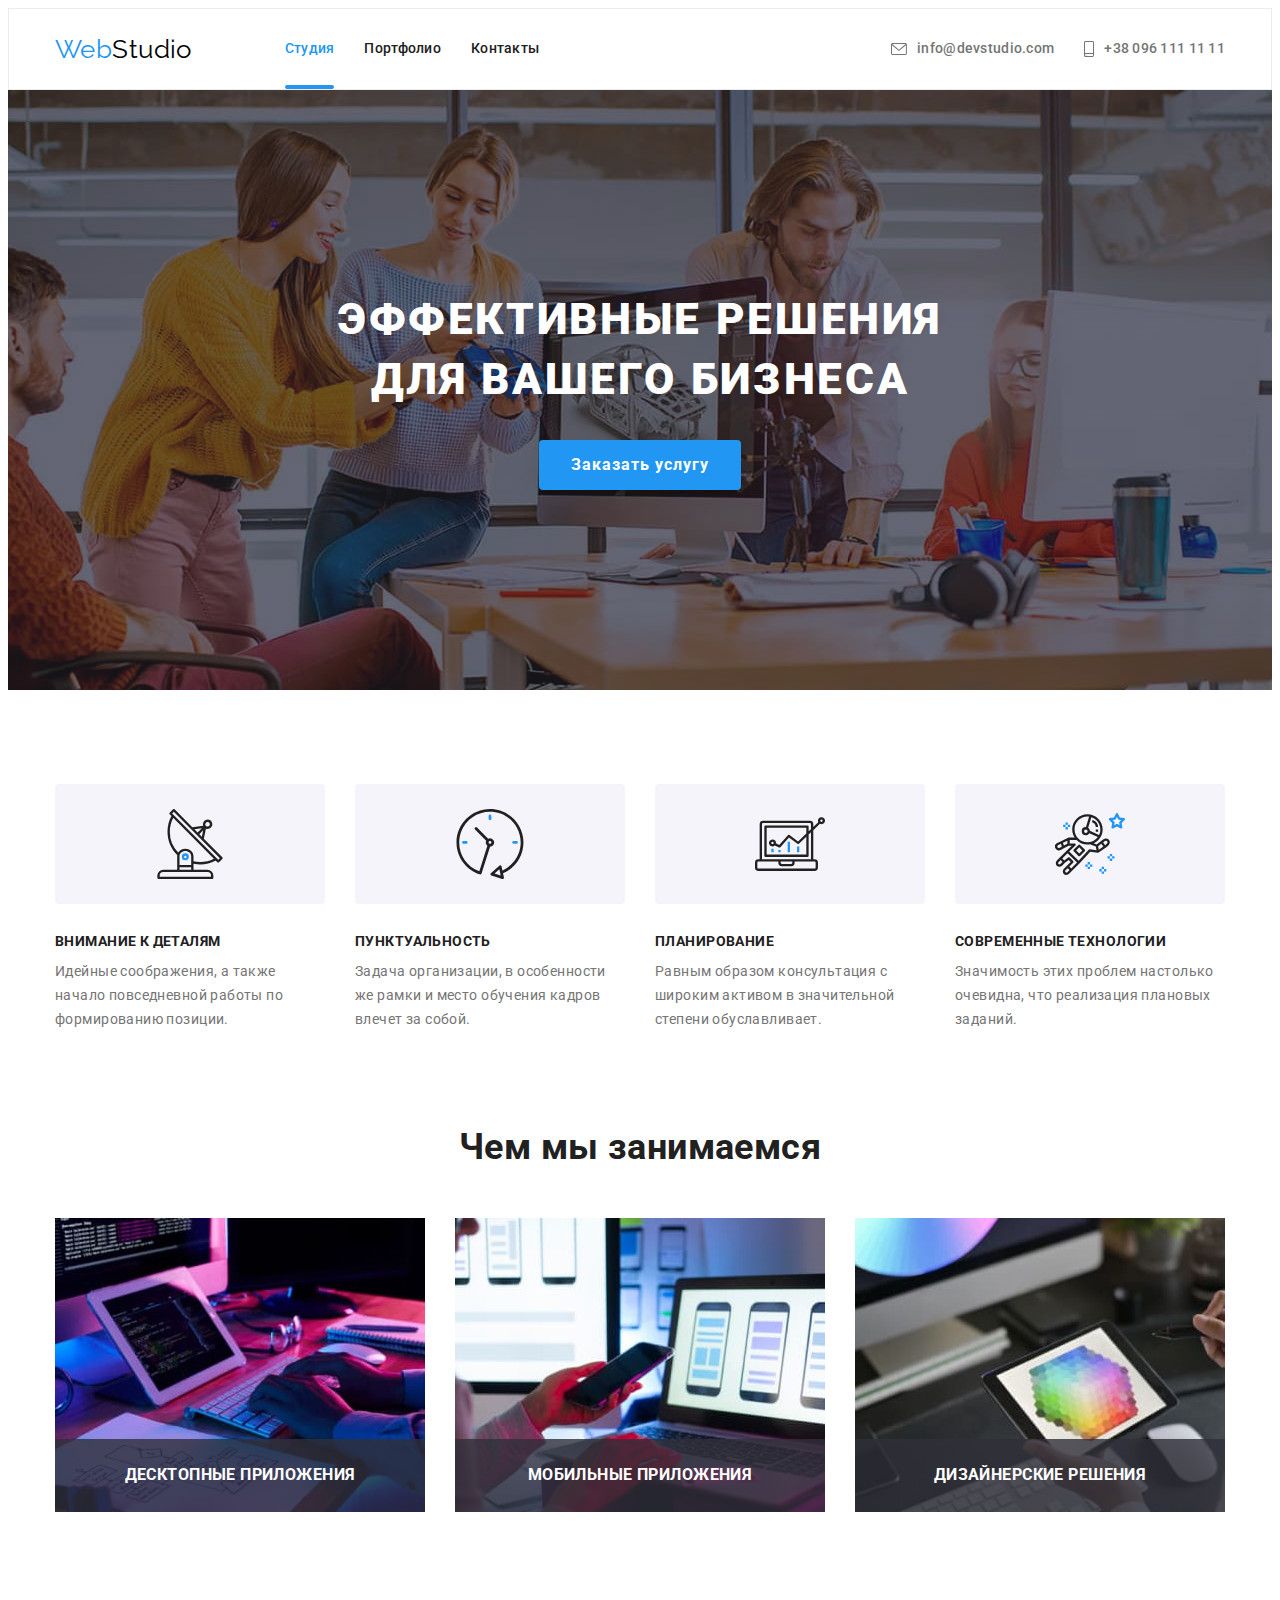
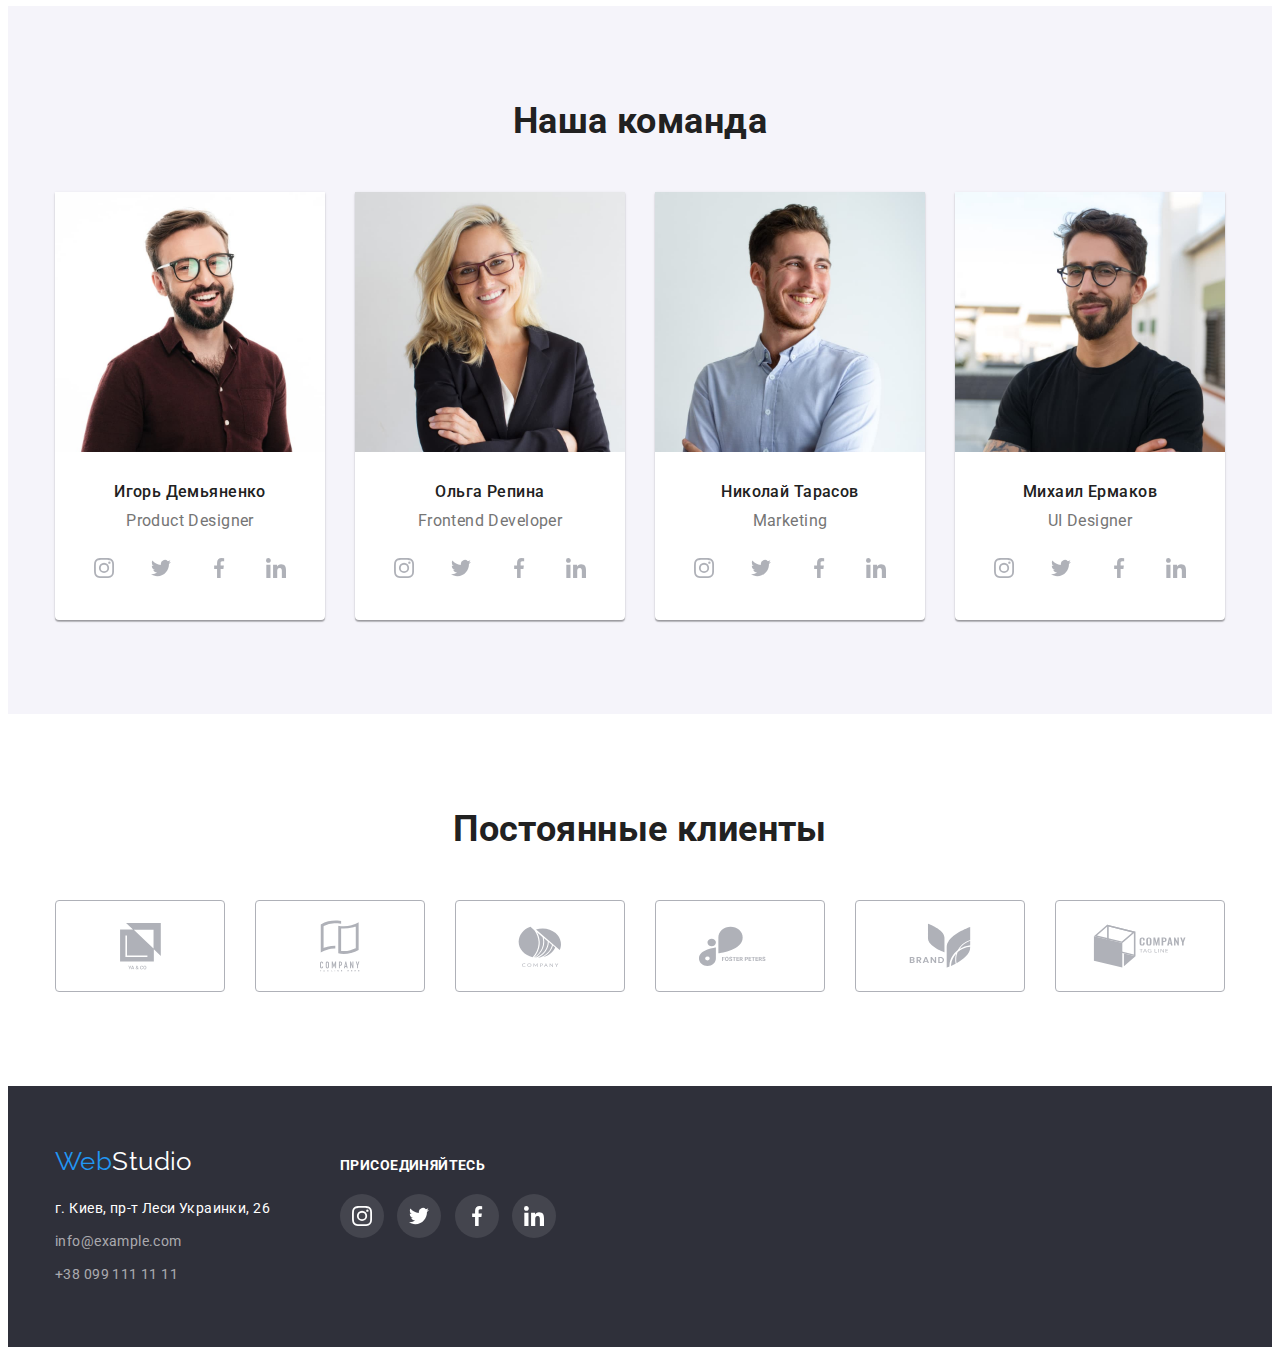
==== index.html @ 988f4e5c "Initial commit" ====
<!DOCTYPE html>
<html lang="ru">
  <head>
    <meta charset="UTF-8" />
    <meta http-equiv="X-UA-Compatible" content="IE=edge" />
    <meta name="viewport" content="width=device-width, initial-scale=1.0" />
    <title>Document</title>
    <link rel="preconnect" href="https://fonts.googleapis.com" />
    <link rel="preconnect" href="https://fonts.gstatic.com" crossorigin />
    <link
      href="https://fonts.googleapis.com/css2?family=Raleway:wght@700&family=Roboto:wght@400;500;700;900&display=swap"
      rel="stylesheet"
    />
    <link
      rel="stylesheet"
      href="https://cdnjs.cloudflare.com/ajax/libs/modern-normalize/1.1.0/modern-normalize.min.css"
      integrity="sha512-wpPYUAdjBVSE4KJnH1VR1HeZfpl1ub8YT/NKx4PuQ5NmX2tKuGu6U/JRp5y+Y8XG2tV+wKQpNHVUX03MfMFn9Q=="
      crossorigin="anonymous"
      referrerpolicy="no-referrer"
    />
    <link rel="stylesheet" href="./css/styles.css" />
  </head>
  <body class="page">
    <!-- Header -->
    <header class="header">
      <div class="container main-nav">
        <nav class="site-nav main-nav">
          <a href="./index.html" class="logo">Web<span class="logo-studio">Studio</span></a>
          <ul class="list main-nav">
            <li class="item current-position">
              <a href="./index.html" class="link current">Студия</a>
            </li>
            <li class="item"><a href="./portfolio.html" class="link">Портфолио</a></li>
            <li class="item"><a href="#" class="link">Контакты</a></li>
          </ul>
        </nav>
        <ul class="list main-nav-contacts">
          <li class="item">
            <a href="mailto:info@devstudio.com" class="contacts">
              <svg class="icon-envelope" width="16" height="12">
                <use href="./images/icons.svg#icon-envelope"></use>
              </svg>
              info@devstudio.com
            </a>
          </li>
          <li class="item">
            <a href="tel:+380961111111" class="contacts">
              <svg class="icon-phone" width="10" height="16">
                <use href="./images/icons.svg#icon-smartphone"></use>
              </svg>
              +38 096 111 11 11</a
            >
          </li>
        </ul>
      </div>
    </header>

    <!-- Main -->
    <main>
      <!-- Hero -->
      <section class="section hero overlay">
        <div class="container">
          <h1 class="hero-title">Эффективные решения для вашего бизнеса</h1>
          <button data-modal-open type="button" class="button">Заказать услугу</button>
        </div>
      </section>

      <!-- Benefits -->
      <section class="section">
        <div class="container">
          <h2 class="visually-hidden">Наши преимущества</h2>
          <ul class="list benefits">
            <li class="item">
              <div class="thumb">
                <svg width="70" height="70">
                  <use href="./images/icons.svg#icon-antenna"></use>
                </svg>
              </div>
              <h3 class="title">Внимание к деталям</h3>
              <p>
                Идейные соображения, а также начало повседневной работы по формированию позиции.
              </p>
            </li>
            <li class="item">
              <div class="thumb">
                <svg width="70" height="70">
                  <use href="./images/icons.svg#icon-clock"></use>
                </svg>
              </div>
              <h3 class="title">Пунктуальность</h3>
              <p>
                Задача организации, в особенности же рамки и место обучения кадров влечет за собой.
              </p>
            </li>
            <li class="item">
              <div class="thumb">
                <svg width="70" height="70">
                  <use href="./images/icons.svg#icon-diagram"></use>
                </svg>
              </div>
              <h3 class="title">Планирование</h3>
              <p>
                Равным образом консультация с широким активом в значительной степени обуславливает.
              </p>
            </li>
            <li class="item">
              <div class="thumb">
                <svg width="70" height="70">
                  <use href="./images/icons.svg#icon-astronaut"></use>
                </svg>
              </div>
              <h3 class="title">Современные технологии</h3>
              <p>Значимость этих проблем настолько очевидна, что реализация плановых заданий.</p>
            </li>
          </ul>
        </div>
      </section>

      <!-- Working process -->
      <section class="section working-section">
        <div class="container">
          <h2 class="section-title">Чем мы занимаемся</h2>
          <ul class="list workflow">
            <li class="item workflow-position">
              <img
                src="./images/programmer-workflow.jpg"
                alt="Рабочий процесс программиста за клавиатурой с планшетом"
                width="370"
                height="294"
              />
              <h3 class="working-process-thumb">Десктопные приложения</h3>
            </li>
            <li class="item workflow-position">
              <img
                src="./images/creating-a-website.jpg"
                alt="Создание макета сайта на ноутбуке с телефоном в руке"
                width="370"
                height="294"
              />
              <h3 class="working-process-thumb">Мобильные приложения</h3>
            </li>
            <li class="item workflow-position">
              <img
                src="./images/color-palette-workflow.jpg"
                alt="Рабочий процесс выбора палитры цветов на планшете"
                width="370"
                height="294"
              />
              <h3 class="working-process-thumb">Дизайнерские решения</h3>
            </li>
          </ul>
        </div>
      </section>

      <!-- Our team -->
      <section class="section team-section">
        <div class="container">
          <h2 class="section-title">Наша команда</h2>
          <ul class="list team-list">
            <li class="employee">
              <img
                src="./images/ihor-demyanenko-product-designer.jpg"
                alt="Фото Игоря Демьяненко"
                width="270"
                height="260"
              />
              <div class="employee-component">
                <h3 class="title">Игорь Демьяненко</h3>
                <p class="profession">Product Designer</p>
                <ul class="list social-network-list">
                  <li class="social-network">
                    <a href="#" class="social-network-link" aria-label="Instagram"
                      ><svg class="icon-network">
                        <use href="./images/icons.svg#icon-instagram"></use></svg
                    ></a>
                  </li>
                  <li class="social-network">
                    <a href="#" class="social-network-link" aria-label="Twitter"
                      ><svg class="icon-network">
                        <use href="./images/icons.svg#icon-twitter"></use></svg
                    ></a>
                  </li>
                  <li class="social-network">
                    <a href="#" class="social-network-link" aria-label="Facebook"
                      ><svg class="icon-network">
                        <use href="./images/icons.svg#icon-facebook"></use></svg
                    ></a>
                  </li>
                  <li class="social-network">
                    <a href="#" class="social-network-link" aria-label="LinkedIn"
                      ><svg class="icon-network">
                        <use href="./images/icons.svg#icon-linkedin"></use></svg
                    ></a>
                  </li>
                </ul>
              </div>
            </li>
            <li class="employee">
              <img
                src="./images/olha-repina-frontend-developer.jpg"
                alt="Фото Ольги Репиной"
                width="270"
                height="260"
              />
              <div class="employee-component">
                <h3 class="title">Ольга Репина</h3>
                <p class="profession">Frontend Developer</p>
                <ul class="list social-network-list">
                  <li class="social-network">
                    <a href="#" class="social-network-link" aria-label="Instagram"
                      ><svg class="icon-network">
                        <use href="./images/icons.svg#icon-instagram"></use></svg
                    ></a>
                  </li>
                  <li class="social-network">
                    <a href="#" class="social-network-link" aria-label="Twitter"
                      ><svg class="icon-network">
                        <use href="./images/icons.svg#icon-twitter"></use></svg
                    ></a>
                  </li>
                  <li class="social-network">
                    <a href="#" class="social-network-link" aria-label="Facebook"
                      ><svg class="icon-network">
                        <use href="./images/icons.svg#icon-facebook"></use></svg
                    ></a>
                  </li>
                  <li class="social-network">
                    <a href="#" class="social-network-link" aria-label="LinkedIn"
                      ><svg class="icon-network">
                        <use href="./images/icons.svg#icon-linkedin"></use></svg
                    ></a>
                  </li>
                </ul>
              </div>
            </li>
            <li class="employee">
              <img
                src="./images/mykolai-tarasov-marketing.jpg"
                alt="Фото Николая Тарасова"
                width="270"
                height="260"
              />
              <div class="employee-component">
                <h3 class="title">Николай Тарасов</h3>
                <p class="profession">Marketing</p>
                <ul class="list social-network-list">
                  <li class="social-network">
                    <a href="#" class="social-network-link" aria-label="Instagram"
                      ><svg class="icon-network">
                        <use href="./images/icons.svg#icon-instagram"></use></svg
                    ></a>
                  </li>
                  <li class="social-network">
                    <a href="#" class="social-network-link" aria-label="Twitter"
                      ><svg class="icon-network">
                        <use href="./images/icons.svg#icon-twitter"></use></svg
                    ></a>
                  </li>
                  <li class="social-network">
                    <a href="#" class="social-network-link" aria-label="Facebook"
                      ><svg class="icon-network">
                        <use href="./images/icons.svg#icon-facebook"></use></svg
                    ></a>
                  </li>
                  <li class="social-network">
                    <a href="#" class="social-network-link" aria-label="LinkedIn"
                      ><svg class="icon-network">
                        <use href="./images/icons.svg#icon-linkedin"></use></svg
                    ></a>
                  </li>
                </ul>
              </div>
            </li>
            <li class="employee">
              <img
                src="./images/mykhaylo-ermakov-ui-designer.jpg"
                alt="Фото Михаила Ермакова"
                width="270"
                height="260"
              />
              <div class="employee-component">
                <h3 class="title">Михаил Ермаков</h3>
                <p class="profession">UI Designer</p>
                <ul class="list social-network-list">
                  <li class="social-network">
                    <a href="#" class="social-network-link" aria-label="Instagram"
                      ><svg class="icon-network">
                        <use href="./images/icons.svg#icon-instagram"></use></svg
                    ></a>
                  </li>
                  <li class="social-network">
                    <a href="#" class="social-network-link" aria-label="Twitter"
                      ><svg class="icon-network">
                        <use href="./images/icons.svg#icon-twitter"></use></svg
                    ></a>
                  </li>
                  <li class="social-network">
                    <a href="#" class="social-network-link" aria-label="Facebook"
                      ><svg class="icon-network">
                        <use href="./images/icons.svg#icon-facebook"></use></svg
                    ></a>
                  </li>
                  <li class="social-network">
                    <a href="#" class="social-network-link" aria-label="LinkedIn"
                      ><svg class="icon-network">
                        <use href="./images/icons.svg#icon-linkedin"></use></svg
                    ></a>
                  </li>
                </ul>
              </div>
            </li>
          </ul>
        </div>
      </section>
    </main>

    <!-- Our clients -->
    <section class="section">
      <div class="container">
        <h2 class="section-title">Постоянные клиенты</h2>
        <ul class="list list-clients">
          <li class="item">
            <a href="" class="icon-client" aria-label="Ya and Co company"
              ><svg width="41" height="46.7">
                <use href="./images/icons.svg#icon-ya-and-co-logo"></use></svg
            ></a>
          </li>
          <li class="item">
            <a href="" class="icon-client" aria-label="Tagline Here company"
              ><svg width="40" height="52">
                <use href="./images/icons.svg#icon-company-tagline-here-logo"></use></svg
            ></a>
          </li>
          <li class="item">
            <a href="" class="icon-client" aria-label="Company"
              ><svg width="43.46" height="41.18">
                <use href="./images/icons.svg#icon-company-logo"></use></svg
            ></a>
          </li>
          <li class="item">
            <a href="" class="icon-client" aria-label="Foster Peters company"
              ><svg width="84.44" height="40.62">
                <use href="./images/icons.svg#icon-foster-peters-logo"></use></svg
            ></a>
          </li>
          <li class="item">
            <a href="" class="icon-client" aria-label="Brand company"
              ><svg width="62.54" height="45.43">
                <use href="./images/icons.svg#icon-brand-logo"></use></svg
            ></a>
          </li>
          <li class="item">
            <a href="" class="icon-client" aria-label="Tag Line company"
              ><svg width="93.79" height="43.93">
                <use href="./images/icons.svg#icon-company-tag-line-logo"></use></svg
            ></a>
          </li>
        </ul>
      </div>
    </section>

    <!-- Footer -->
    <footer class="footer">
      <div class="container">
        <div class="footer-address">
          <a href="./index.html" class="logo">Web<span class="logo-studio">Studio</span></a>
          <address class="address">
            <ul class="list">
              <li class="item">
                <a
                  href="https://goo.gl/maps/piqngm7oDQpEDh6u6"
                  target="_blank"
                  rel="noopener nofollow noreferrer"
                  class="office"
                  >г. Киев, пр-т Леси Украинки, 26</a
                >
              </li>
              <li class="item">
                <a href="mailto:info@example.com" class="contacts">info@example.com</a>
              </li>
              <li class="item">
                <a href="tel:+380991111111" class="contacts">+38 099 111 11 11</a>
              </li>
            </ul>
          </address>
        </div>
        <div class="footer-social">
          <h3 class="title">присоединяйтесь</h3>
          <ul class="list social-network-list">
            <li class="social-network">
              <a href="#" class="social-network-link social-footer-link" aria-label="Instagram"
                ><svg class="icon-network">
                  <use href="./images/icons.svg#icon-instagram"></use></svg
              ></a>
            </li>
            <li class="social-network">
              <a href="#" class="social-network-link social-footer-link" aria-label="Twitter"
                ><svg class="icon-network">
                  <use href="./images/icons.svg#icon-twitter"></use></svg
              ></a>
            </li>
            <li class="social-network">
              <a href="#" class="social-network-link social-footer-link" aria-label="Facebook"
                ><svg class="icon-network">
                  <use href="./images/icons.svg#icon-facebook"></use></svg
              ></a>
            </li>
            <li class="social-network">
              <a href="#" class="social-network-link social-footer-link" aria-label="LinkedIn"
                ><svg class="icon-network">
                  <use href="./images/icons.svg#icon-linkedin"></use></svg
              ></a>
            </li>
          </ul>
        </div>
      </div>
    </footer>

    <!-- Backdrop, modal -->
    <div class="backdrop is-hidden" data-modal>
      <div class="modal">
        <button data-modal-close class="modal-close-button">
          <svg width="11" height="11">
            <use href="./images/icons.svg#icon-close"></use>
          </svg>
        </button>
      </div>
    </div>

    <script src="./js/modal.js"></script>
  </body>
</html>
---- css/styles.css ----
/* Основной цвет бекграунда - #e5e5e5; */
/* Дополнительный цвет бекграунда - #f5f4fa; */
/* Цвет бекграунда героя, футера - #2f303a; */

/* Дополнительный цвет бг, текста - #ffffff; */
/* Цвет основного текста - #757575; */
/* Цвет текста тайтлов - #212121; */
/* Акцент цвет текста - #2196f3; */
/* Цвет текста в футере № тел., e-mail - rgba(255, 255, 255, 0.6); */
/* Лого студио текст цвет - #000000; */
/* Цвет ховера кнопки - #188ce8; */
/* Цвет border карточек портфолио -#eeeeee; */
/* Цвет border хедера - #ececec; */
/* Цвет бекграунда героя - #c4c4c4; */
/* Цвет иконок соцсетей - #afb1b8; */
/* Цвет бекграунда иконок соцсетей футера - rgba(255, 255, 255, 0.1); */
/* Цвет бекграунда thumb working process - rgba(47, 48, 58, 0.8); */

/* Обводка - outline: 2px solid tomato; */

:root {
  --primary-white-color: #ffffff;
  --section-bg-color: #e5e5e5;
  --secondary-bg-color: #f5f4fa;
  --hero-footer-bg-color: #2f303a;
  --primary-text-color: #757575;
  --title-text-color: #212121;
  --accent-color: #2196f3;
  --footer-text-color: rgba(255, 255, 255, 0.6);
  --logo-studio-text-color: #000000;
  --button-hover-color: #188ce8;
  --border-header-color: #ececec;
  --border-portfolio-card: #eeeeee;
  --hero-bg-color: rgba(47, 48, 58, 0.4);
  --social-networks-logo-color: #afb1b8;
  --social-logo-footer-bg-color: rgba(255, 255, 255, 0.1);
  --bg-color-thumb-working-process: rgba(47, 48, 58, 0.8);
  --backdrop-bg-color: rgba(0, 0, 0, 0.2);
  --animate-time-function: 250ms cubic-bezier(0.4, 0, 0.2, 1);
}

/* Reset */
html {
  box-sizing: border-box;
}

*,
*::after,
*::before {
  box-sizing: inherit;
}

/* Стили для обнуления верхних отступов у элементов */
h1,
h2,
h3,
h4,
h5,
h6,
p {
  margin-top: 0;
}

/* Класс для обнуления базовых свойств у списков (ul) */
.list {
  padding-left: 0;
  margin: 0;
  list-style: none;
}

/* Класс для обнуления базовых свойств у ссылок */
.link {
  text-decoration: none;
  color: inherit;
}

/* Свойства для корректного отображения картинок */
img {
  display: block;
  max-width: 100%;
  height: auto;
}

/* Свойства для обнуления курсива у address */
address {
  font-style: normal;
}

/* Base */
.page {
  background-color: var(--primary-white-color);
  color: var(--primary-text-color);
  font-family: 'Roboto', sans-serif;
  font-size: 14px;
  line-height: 1.71;
  letter-spacing: 0.03em;
}

.section {
  padding-top: 94px;
  padding-bottom: 94px;
}

.container {
  margin-left: auto;
  margin-right: auto;
  padding-left: 15px;
  padding-right: 15px;
  width: 1200px;
}

.section-title {
  margin-bottom: 50px;
  color: var(--title-text-color);
  font-size: 36px;
  line-height: 1.17;
  text-align: center;
}

.title {
  margin-bottom: 10px;
  color: var(--title-text-color);
}

.visually-hidden {
  position: absolute;
  width: 1px;
  height: 1px;
  margin: -1px;
  border: 0;
  padding: 0;

  white-space: nowrap;
  clip-path: inset(100%);
  clip: rect(0 0 0 0);
  overflow: hidden;
}

.logo {
  color: var(--accent-color);
  font-family: 'Raleway', sans-serif;
  font-size: 26px;
  line-height: 1.19;
  text-decoration: none;
}

/* Header */
.header {
  border: 1px solid var(--border-header-color);
}

.header .logo {
  margin-right: 93px;
}

.header .logo-studio {
  color: var(--logo-studio-text-color);
}

.header .contacts {
  padding: 32px 0;
  color: var(--primary-text-color);
  font-weight: 500;
  line-height: 1.14;
  text-decoration: none;
  letter-spacing: 0.02em;
  transition: color var(--animate-time-function);
}

.icon-envelope,
.icon-phone {
  margin-right: 10px;
  fill: currentColor;
}

/* Footer */
.footer {
  padding: 60px 0;
  background-color: var(--hero-footer-bg-color);
}

.footer .container {
  display: flex;
  align-items: baseline;
}

.footer-address {
  margin-right: 70px;
}

.footer .logo {
  display: inline-block;
  margin-bottom: 20px;
}

.footer .logo-studio,
.footer .office {
  color: var(--primary-white-color);
}

.address .item:not(:last-child) {
  margin-bottom: 9px;
}

.office {
  text-decoration: none;
}

.footer .contacts {
  color: var(--footer-text-color);
  text-decoration: none;
  transition: color var(--animate-time-function);
}

.footer-social .title {
  margin-bottom: 20px;
  color: var(--primary-white-color);
  font-size: 14px;
  line-height: 1.14;
  text-transform: uppercase;
}

.social-network-link.social-footer-link {
  background-color: var(--social-logo-footer-bg-color);
  fill: var(--primary-white-color);
}

/* Site-nav */
.main-nav,
.main-nav-contacts,
.main-nav-contacts .contacts {
  display: flex;
  align-items: center;
}

.site-nav {
  margin-right: auto;
}

.main-nav .item:not(:last-child) {
  margin-right: 30px;
}

.site-nav .link {
  display: block;
  padding: 32px 0;
  color: var(--title-text-color);
  font-weight: 500;
  line-height: 1.14;
  letter-spacing: 0.02em;
  transition: color var(--animate-time-function);
}

.site-nav .link:hover,
.site-nav .link:focus,
.contacts:hover,
.contacts:focus,
.site-nav .link.current {
  color: var(--accent-color);
}

.current-position {
  position: relative;
}

.current::after {
  position: absolute;
  content: '';
  bottom: 0;
  left: 0;
  width: 100%;
  background-color: var(--accent-color);
  border: solid 2px var(--accent-color);
  border-radius: 2px;
}

/* Hero section */
.hero {
  padding: 200px 0;
  background-color: var(--hero-footer-bg-color);
  text-align: center;
}

.overlay {
  min-height: 600px;
  max-width: 1600px;
  margin-left: auto;
  margin-right: auto;
  background-image: linear-gradient(to bottom, rgba(47, 48, 58, 0.4), rgba(47, 48, 58, 0.4)),
    url('../images/hero-bg-image.jpg');
  background-repeat: no-repeat;
  background-size: cover;
  background-position: center;
}

.hero-title {
  width: 696px;
  margin: 0 auto 30px;
  color: var(--primary-white-color);
  font-weight: 900;
  font-size: 44px;
  line-height: 1.36;
  text-transform: uppercase;
  letter-spacing: 0.06em;
}

.button {
  min-width: 200px;
  padding: 10px 32px;
  color: var(--primary-white-color);
  font-family: inherit;
  font-weight: 700;
  font-size: 16px;
  line-height: 1.88;
  text-align: center;
  letter-spacing: 0.06em;
  background-color: var(--accent-color);
  border: 0;
  border-radius: 4px;
  box-shadow: 0px 4px 4px rgba(0, 0, 0, 0.15);
  cursor: pointer;
  transition: background-color var(--animate-time-function);
}

.button:hover,
.button:focus {
  background-color: var(--button-hover-color);
}

/* Benefits section*/
.benefits {
  display: flex;
}

.benefits .title {
  font-size: 14px;
  line-height: 1.14;
  text-transform: uppercase;
}

.benefits p {
  margin: 0;
}

.benefits .item {
  width: 270px;
}

.benefits .item:not(:last-child) {
  margin-right: 30px;
}

.thumb {
  display: flex;
  align-items: center;
  justify-content: center;
  margin-bottom: 30px;
  height: 120px;
  background-color: var(--secondary-bg-color);
  border-radius: 4px;
}

/* Working process section*/
.working-section {
  padding-top: 0;
  padding-bottom: 94px;
}

.workflow {
  display: flex;
}

.workflow .item:not(:last-child) {
  margin-right: 30px;
}

.workflow-position {
  position: relative;
}

.working-process-thumb {
  position: absolute;
  bottom: 0;
  width: 100%;
  margin-bottom: 0;
  padding: 27px 0;
  line-height: 1.14;
  text-align: center;
  text-transform: uppercase;
  color: var(--primary-white-color);
  background-color: var(--bg-color-thumb-working-process);
}

/* Team section */
.team-section {
  background-color: var(--secondary-bg-color);
}

.team-list {
  display: flex;
}

.employee {
  background-color: var(--primary-white-color);
  border-radius: 0px 0px 4px 4px;
  box-shadow: 0px 1px 3px rgba(0, 0, 0, 0.12), 0px 1px 1px rgba(0, 0, 0, 0.14),
    0px 2px 1px rgba(0, 0, 0, 0.2);
}

.employee:not(:last-child) {
  margin-right: 30px;
}

.employee-component {
  padding: 30px 0;
}

.team-list .title {
  font-weight: 500;
}

.team-list .title,
.team-list .profession {
  font-size: 16px;
  line-height: 1.19;
  text-align: center;
}

.profession {
  margin: 0 0 16px;
}

/* Social networks */

.social-network-list {
  text-align: center;
}

.social-network {
  display: inline-flex;
}

.social-network:not(:last-child) {
  margin-right: 10px;
}

.social-network-link {
  display: inline-flex;
  justify-content: center;
  align-items: center;
  width: 44px;
  height: 44px;
  border-radius: 50%;
  fill: var(--social-networks-logo-color);
  transition: background-color var(--animate-time-function), fill var(--animate-time-function);
}

.icon-network {
  width: 20px;
  height: 20px;
}

.social-network-link:hover,
.social-network-link:focus {
  fill: var(--primary-white-color);
  background-color: var(--accent-color);
}

/* Our clients section */
.list-clients {
  display: flex;
}

.list-clients .item:not(:last-child) {
  margin-right: 30px;
}

.icon-client {
  display: inline-flex;
  align-items: center;
  justify-content: center;
  width: 170px;
  height: 92px;
  border: 1px solid var(--social-networks-logo-color);
  border-radius: 4px;
  fill: var(--social-networks-logo-color);
  transition: fill var(--animate-time-function), border var(--animate-time-function);
}

.icon-client:hover,
.icon-client:focus {
  fill: var(--accent-color);
  border: 1px solid var(--accent-color);
}

/* Portfolio page*/
.portfolio-nav {
  justify-content: center;
  margin-bottom: 50px;
}

.portfolio-buttons {
  padding: 6px 22px;
  color: var(--title-text-color);
  font-family: inherit;
  font-weight: 500;
  font-size: 16px;
  line-height: 1.63;
  letter-spacing: 0.03em;
  text-align: center;
  background-color: var(--secondary-bg-color);
  border: 0;
  border-radius: 4px;
  cursor: pointer;
  transition: background-color var(--animate-time-function), box-shadow var(--animate-time-function),
    color var(--animate-time-function);
}

.portfolio-buttons:hover,
.portfolio-buttons:focus,
.active-button {
  color: var(--primary-white-color);
  background-color: var(--accent-color);
  box-shadow: 0px 3px 1px rgba(0, 0, 0, 0.1), 0px 1px 2px rgba(0, 0, 0, 0.08),
    0px 2px 2px rgba(0, 0, 0, 0.12);
}

.portfolio-nav,
.portfolio-list {
  display: flex;
  flex-wrap: wrap;
}

.portfolio-nav > .item:not(:last-child) {
  margin-right: 8px;
}

.portfolio-list > .item:nth-child(3n) {
  margin-right: 0;
}

.portfolio-list > .item:nth-last-child(-n + 3) {
  margin-bottom: 0;
}

.portfolio-list > .item {
  margin-right: 30px;
  margin-bottom: 30px;
}

.portfolio-list .link {
  display: block;
  transition: box-shadow var(--animate-time-function);
}

.portfolio-border {
  padding: 20px 24px;
  border-right: 1px solid var(--border-portfolio-card);
  border-bottom: 1px solid var(--border-portfolio-card);
  border-left: 1px solid var(--border-portfolio-card);
}

.portfolio-list .title {
  margin: 0 0 4px;
  font-size: 18px;
  line-height: 2;
  letter-spacing: 0.06em;
}

.portfolio-list .text {
  margin: 0;
  color: var(--primary-text-color);
  font-size: 16px;
  line-height: 1.87;
}

.portfolio-item-thumb {
  position: relative;
  width: 370px;
  height: 294px;
  overflow: hidden;
}

.portfolio-item-overlay {
  position: absolute;
  bottom: 0;
  transform: translateY(100%);
  width: 100%;
  height: 100%;
  background-color: rgba(33, 150, 243, 0.9);
  transition: transform var(--animate-time-function);
}

.portfolio-item-descr {
  position: absolute;
  top: 50%;
  left: 50%;
  transform: translate(-50%, -50%);
  width: 100%;
  padding: 0 24px;
  margin-bottom: 0;
  font-size: 18px;
  line-height: 1.56;
  color: var(--primary-white-color);
}

.portfolio-list .link:hover,
.portfolio-list .link:focus {
  box-shadow: 0px 1px 1px rgba(0, 0, 0, 0.12), 0px 4px 4px rgba(0, 0, 0, 0.06),
    1px 4px 6px rgba(0, 0, 0, 0.16);
}

.portfolio-list .link:hover .portfolio-item-overlay,
.portfolio-list .link:focus .portfolio-item-overlay {
  transform: translateY(0);
}

/* Backdrop */
.backdrop {
  position: fixed;
  top: 0;
  left: 0;
  width: 100%;
  height: 100%;
  background-color: var(--backdrop-bg-color);
  opacity: 1;
  transition: opacity var(--animate-time-function);
}

.backdrop.is-hidden {
  opacity: 0;
  pointer-events: none;
}

/* Modal */
.modal {
  position: absolute;
  top: 50%;
  left: 50%;
  transform: translate(-50%, -50%) scale(1);
  padding: 8px;
  min-width: 528px;
  min-height: 581px;
  background-color: var(--primary-white-color);
  border-radius: 4px;
  box-shadow: 0px 1px 3px rgba(0, 0, 0, 0.12), 0px 1px 1px rgba(0, 0, 0, 0.14),
    0px 2px 1px rgba(0, 0, 0, 0.2);
  transition: transform var(--animate-time-function);
}

.backdrop.is-hidden .modal {
  transform: translate(-50%, -50%) scale(1.3);
}

.modal-close-button {
  display: flex;
  justify-content: center;
  align-items: center;
  margin-left: auto;
  width: 30px;
  height: 30px;
  padding: 0;
  background-color: var(--primary-white-color);
  border-radius: 50%;
  border: 1px solid rgba(0, 0, 0, 0.1);
}
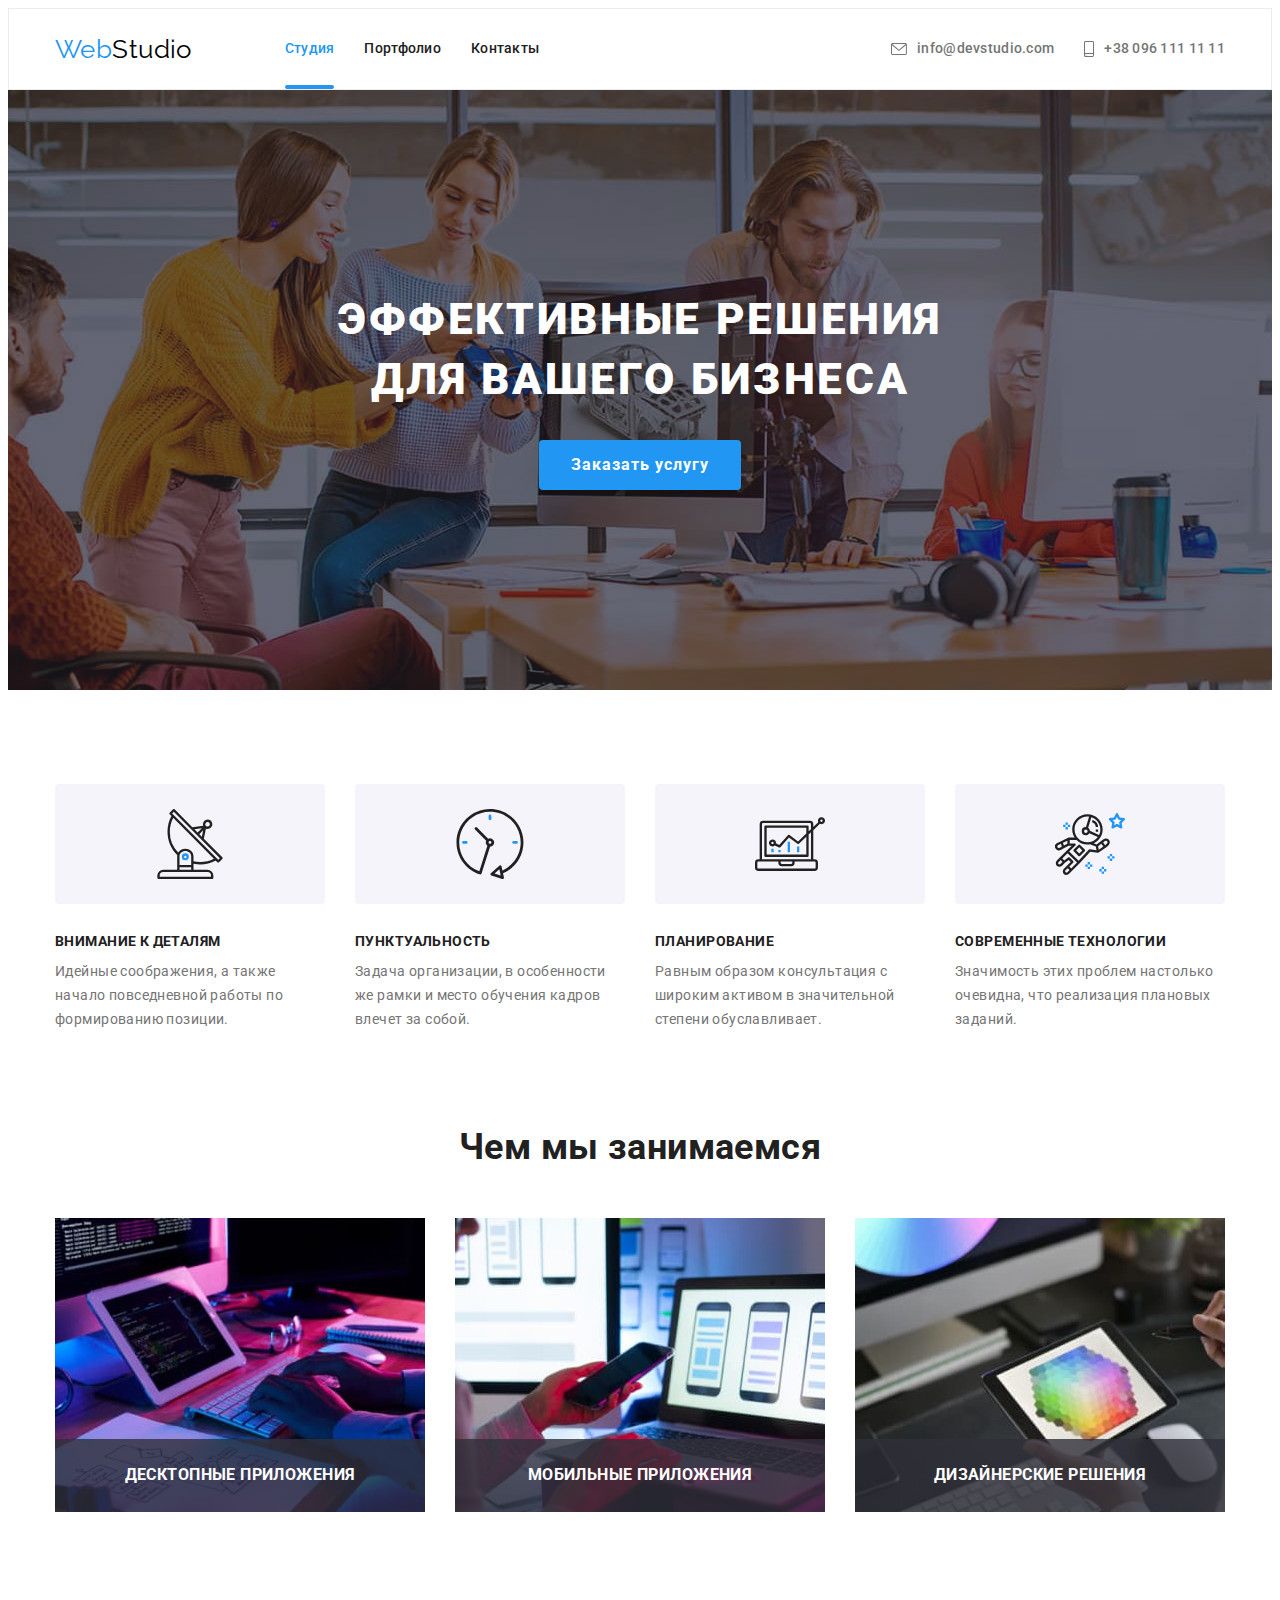
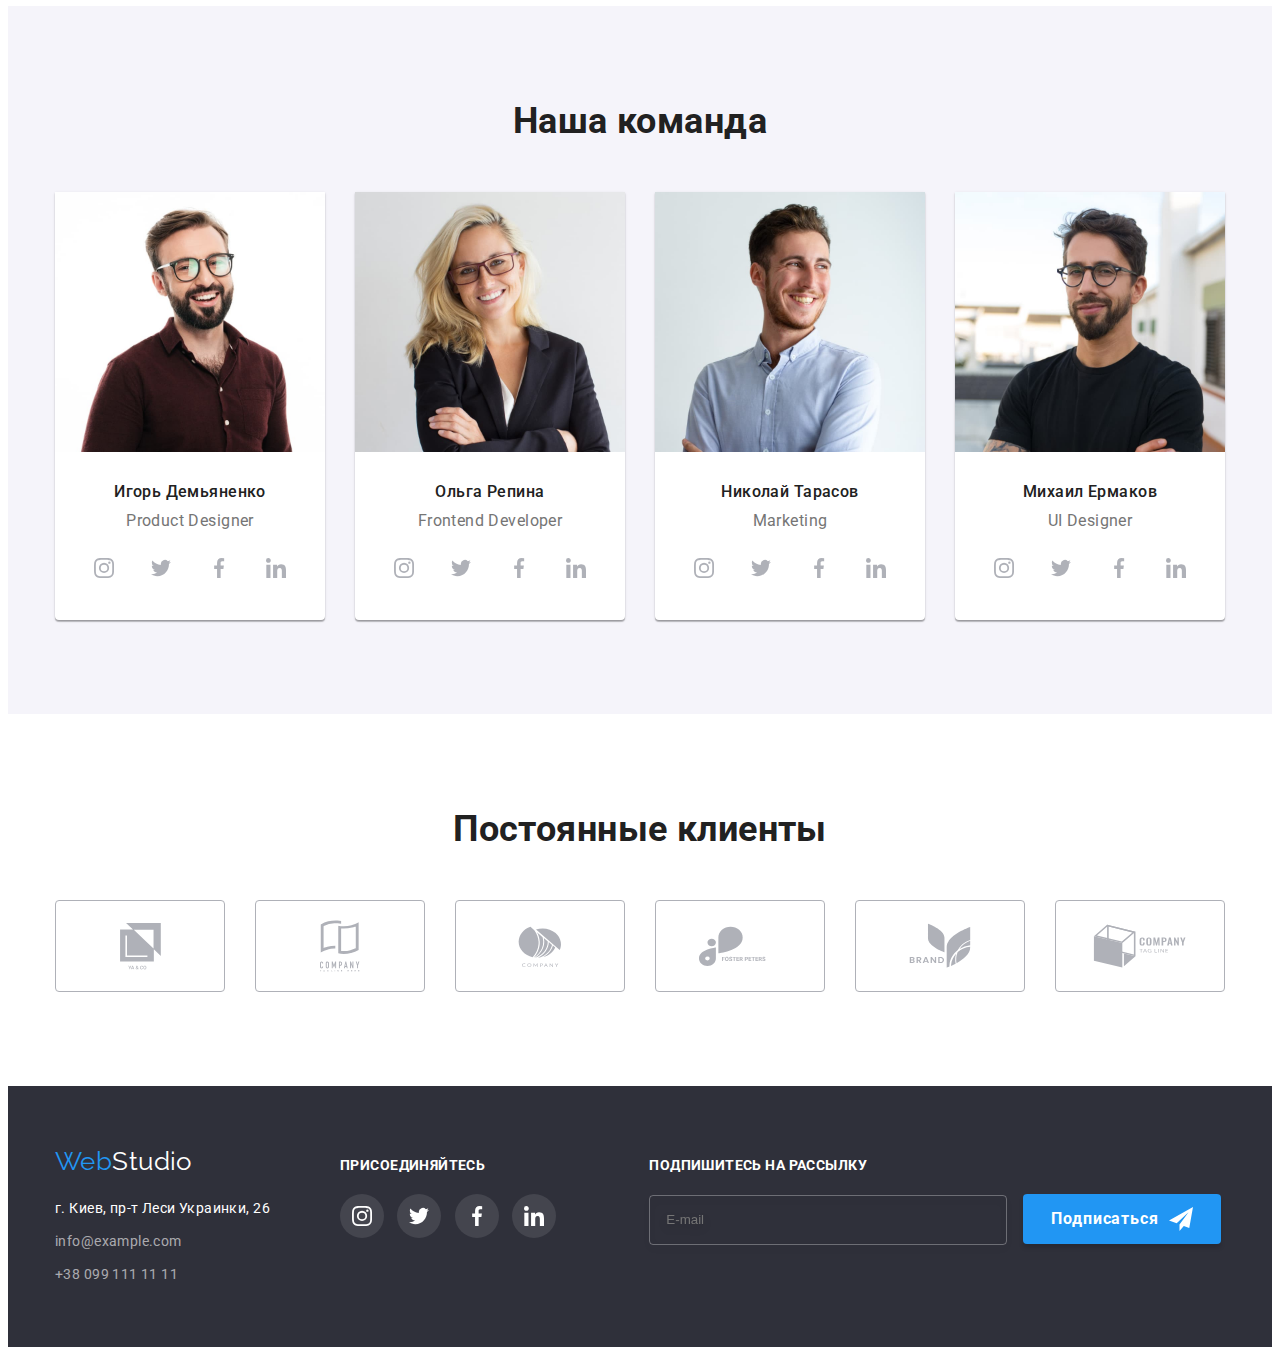
==== commit a44c6276: "add icons, footer form, modal form" ====
--- a/index.html
+++ b/index.html
@@ -385,7 +385,7 @@
           </address>
         </div>
         <div class="footer-social">
-          <h3 class="title">присоединяйтесь</h3>
+          <b class="footer-social-title">присоединяйтесь</b>
           <ul class="list social-network-list">
             <li class="social-network">
               <a href="#" class="social-network-link social-footer-link" aria-label="Instagram"
@@ -413,6 +413,19 @@
             </li>
           </ul>
         </div>
+
+        <form class="js-speaker-form">
+          <b class="footer-social-title">Подпишитесь на рассылку</b>
+          <label>
+            <input class="subscribe-input" type="email" name="mail" placeholder="E-mail" />
+            <button class="button subscribe-button" type="submit">
+              <span class="subscribe-button-text">Подписаться</span>
+              <svg class="subscribe-button-icon">
+                <use href="./images/icons.svg#icon-send"></use>
+              </svg>
+            </button>
+          </label>
+        </form>
       </div>
     </footer>
 
@@ -424,8 +437,78 @@
             <use href="./images/icons.svg#icon-close"></use>
           </svg>
         </button>
+
+        <form>
+          <b class="form-title">Оставьте свои данные, мы вам перезвоним</b>
+
+          <label class="modal-form-label">
+            Имя
+            <input class="modal-form-input" type="text" name="name" />
+          </label>
+
+          <label class="modal-form-label">
+            Телефон
+            <input class="modal-form-input" type="tel" name="tel" />
+          </label>
+
+          <label class="modal-form-label">
+            Почта
+            <input class="modal-form-input" type="email" name="mail" />
+          </label>
+
+          <label class="modal-form-label">
+            Комментарий
+            <textarea
+              class="modal-form-comment"
+              name="comment"
+              rows="10"
+              placeholder="Введите текст"
+            ></textarea>
+          </label>
+
+          <label class="modal-form-label-policy">
+            <input type="checkbox" name="policy" />
+            Соглашаюсь с рассылкой и принимаю Условия договора
+          </label>
+
+          <button type="submit">Отправить</button>
+        </form>
+
+        <!-- <div>
+          <form>
+            <b>Оставьте свои данные, мы вам перезвоним</b>
+            <label for="name">Имя</label>
+            <input type="text" name="name" id="name" />
+
+            <label for="tel">Телефон</label>
+            <input type="tel" name="tel" id="tel" />
+
+            <label for="mail">Почта</label>
+            <input type="email" name="mail" id="mail" />
+
+            <label for="comment">Комментарий</label>
+            <textarea name="comment" id="comment" rows="10" placeholder="Введите текст"></textarea>
+
+            <input type="checkbox" name="policy" id="policy" />
+            <label for="policy">Соглашаюсь с рассылкой и принимаю Условия договора</label>
+
+            <button type="submit">Отправить</button>
+          </form>
+        </div> -->
       </div>
     </div>
+
+    <script>
+      (() => {
+        document.querySelector('.js-speaker-form').addEventListener('submit', e => {
+          e.preventDefault();
+          new FormData(e.currentTarget).forEach((value, name) =>
+            console.log(`${name}:
+    ${value}`)
+          );
+        });
+      })();
+    </script>
 
     <script src="./js/modal.js"></script>
   </body>
--- a/css/styles.css
+++ b/css/styles.css
@@ -86,6 +86,12 @@
   font-style: normal;
 }
 
+/* Свойства для запрета изменения размера поля ввода текса в форме */
+
+textarea {
+  resize: none;
+}
+
 /* Base */
 .page {
   background-color: var(--primary-white-color);
@@ -188,6 +194,10 @@
   margin-right: 70px;
 }
 
+.footer-social {
+  margin-right: 93px;
+}
+
 .footer .logo {
   display: inline-block;
   margin-bottom: 20px;
@@ -212,10 +222,10 @@
   transition: color var(--animate-time-function);
 }
 
-.footer-social .title {
+.footer-social-title {
+  display: block;
   margin-bottom: 20px;
   color: var(--primary-white-color);
-  font-size: 14px;
   line-height: 1.14;
   text-transform: uppercase;
 }
@@ -223,6 +233,36 @@
 .social-network-link.social-footer-link {
   background-color: var(--social-logo-footer-bg-color);
   fill: var(--primary-white-color);
+}
+
+/* Footer submit form */
+.subscribe-input {
+  width: 358px;
+  height: 50px;
+  padding: 15px 16px;
+  margin-right: 12px;
+  color: rgba(255, 255, 255, 0.6);
+  background-color: inherit;
+  border: 1px solid rgba(255, 255, 255, 0.3);
+  border-radius: 4px;
+  filter: drop-shadow(0px 4px 4px rgba(0, 0, 0, 0.15));
+}
+
+.button.subscribe-button {
+  display: inline-flex;
+  align-items: center;
+  justify-content: center;
+  padding: 10px 28px 10px 28px;
+  min-width: auto;
+}
+
+.subscribe-button-icon {
+  width: 24px;
+  height: 24px;
+}
+
+.subscribe-button-text {
+  margin-right: 10px;
 }
 
 /* Site-nav */
@@ -638,7 +678,7 @@
   top: 50%;
   left: 50%;
   transform: translate(-50%, -50%) scale(1);
-  padding: 8px;
+  padding: 40px 39px 40px 41px;
   min-width: 528px;
   min-height: 581px;
   background-color: var(--primary-white-color);
@@ -653,6 +693,10 @@
 }
 
 .modal-close-button {
+  position: absolute;
+  top: 0;
+  right: 0;
+  transform: translate(-8px, 8px);
   display: flex;
   justify-content: center;
   align-items: center;
@@ -661,6 +705,50 @@
   height: 30px;
   padding: 0;
   background-color: var(--primary-white-color);
+  cursor: pointer;
   border-radius: 50%;
   border: 1px solid rgba(0, 0, 0, 0.1);
-}
+  transition: fill var(--animate-time-function);
+}
+
+.modal-close-button:hover {
+  fill: var(--accent-color);
+}
+
+/* Modal form */
+.form-title {
+  display: block;
+  margin-bottom: 12px;
+  font-size: 20px;
+  line-height: 1.15;
+  text-align: center;
+  color: var(--title-text-color);
+}
+
+.modal-form-input {
+  display: block;
+  width: 448px;
+  height: 40px;
+  border: 1px solid rgba(33, 33, 33, 0.2);
+  border-radius: 4px;
+}
+
+.modal-form-label {
+  font-size: 12px;
+  line-height: 1.17;
+  letter-spacing: 0.01em;
+}
+
+.modal-form-comment {
+  display: block;
+  width: 448px;
+  height: 120px;
+  padding: 12px 16px;
+  margin-bottom: 20px;
+  border: 1px solid rgba(33, 33, 33, 0.2);
+  border-radius: 4px;
+}
+
+.modal-form-label-policy {
+  display: block;
+}
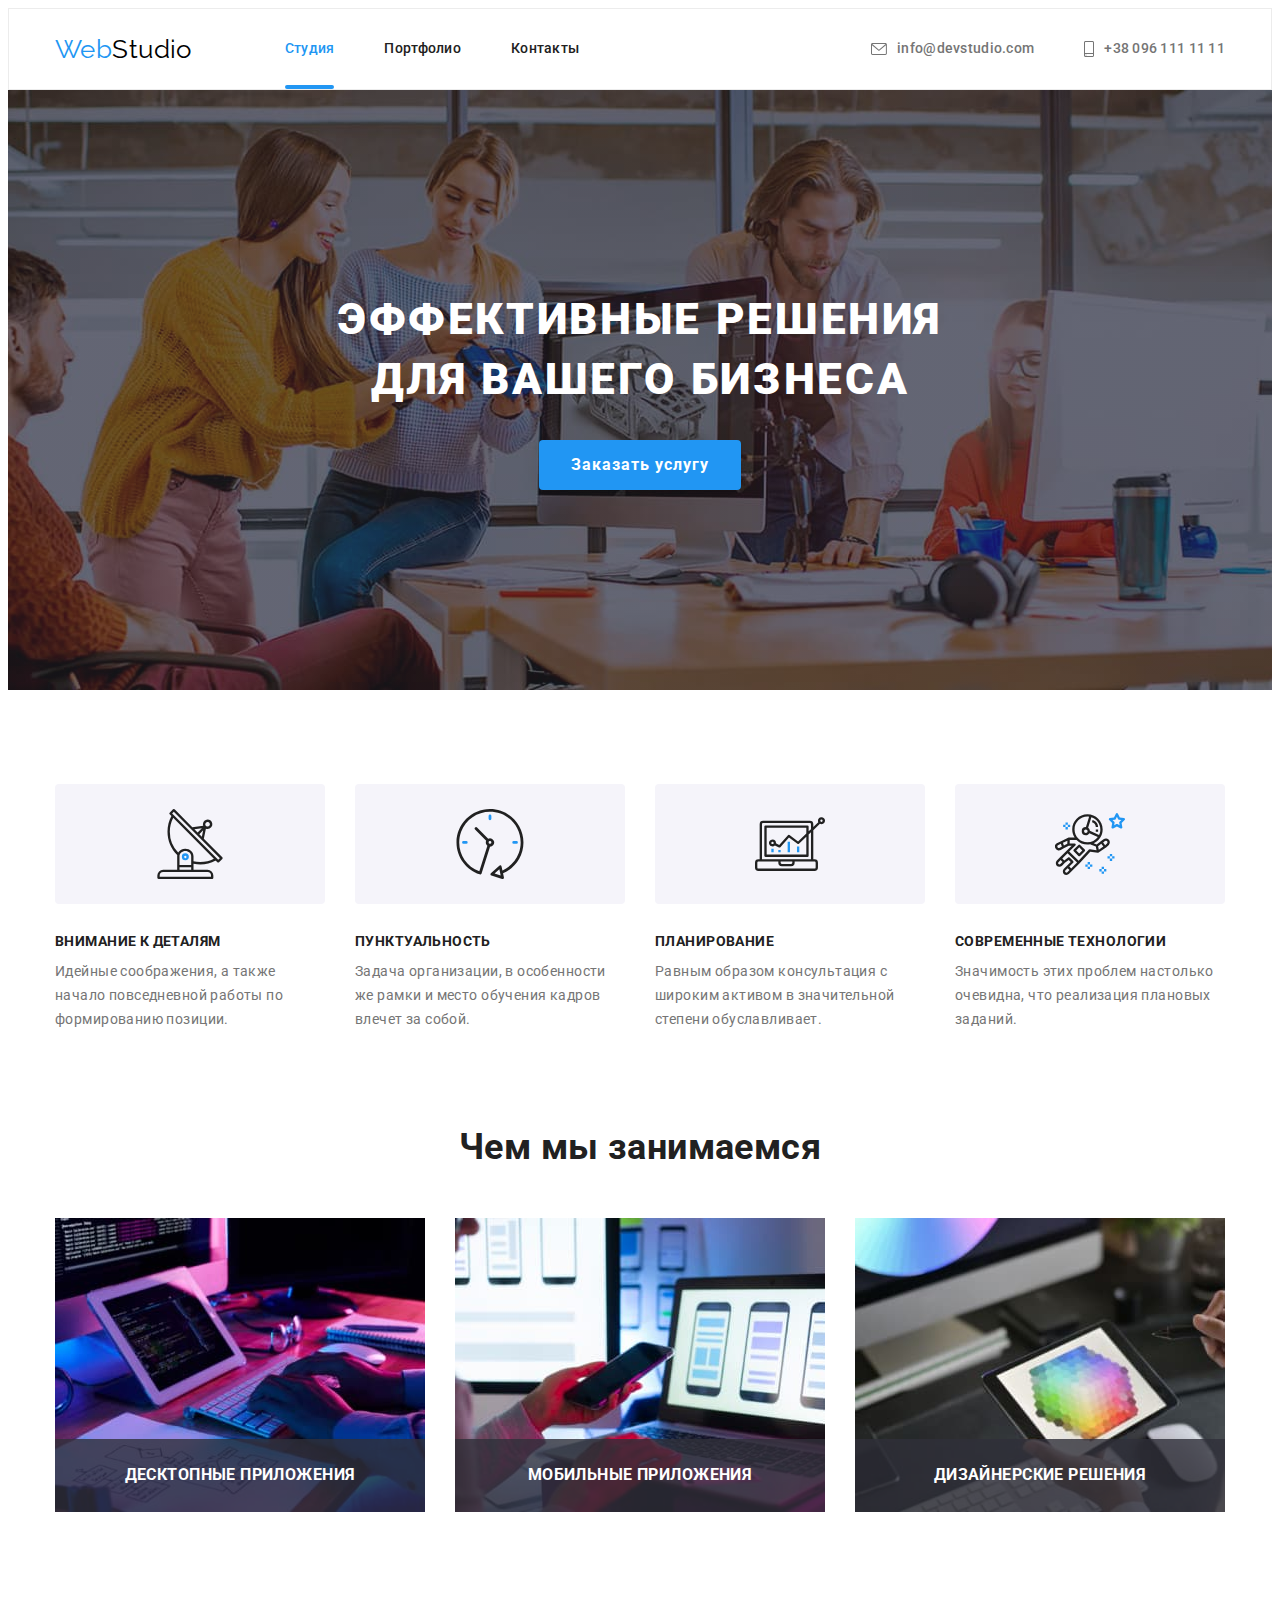
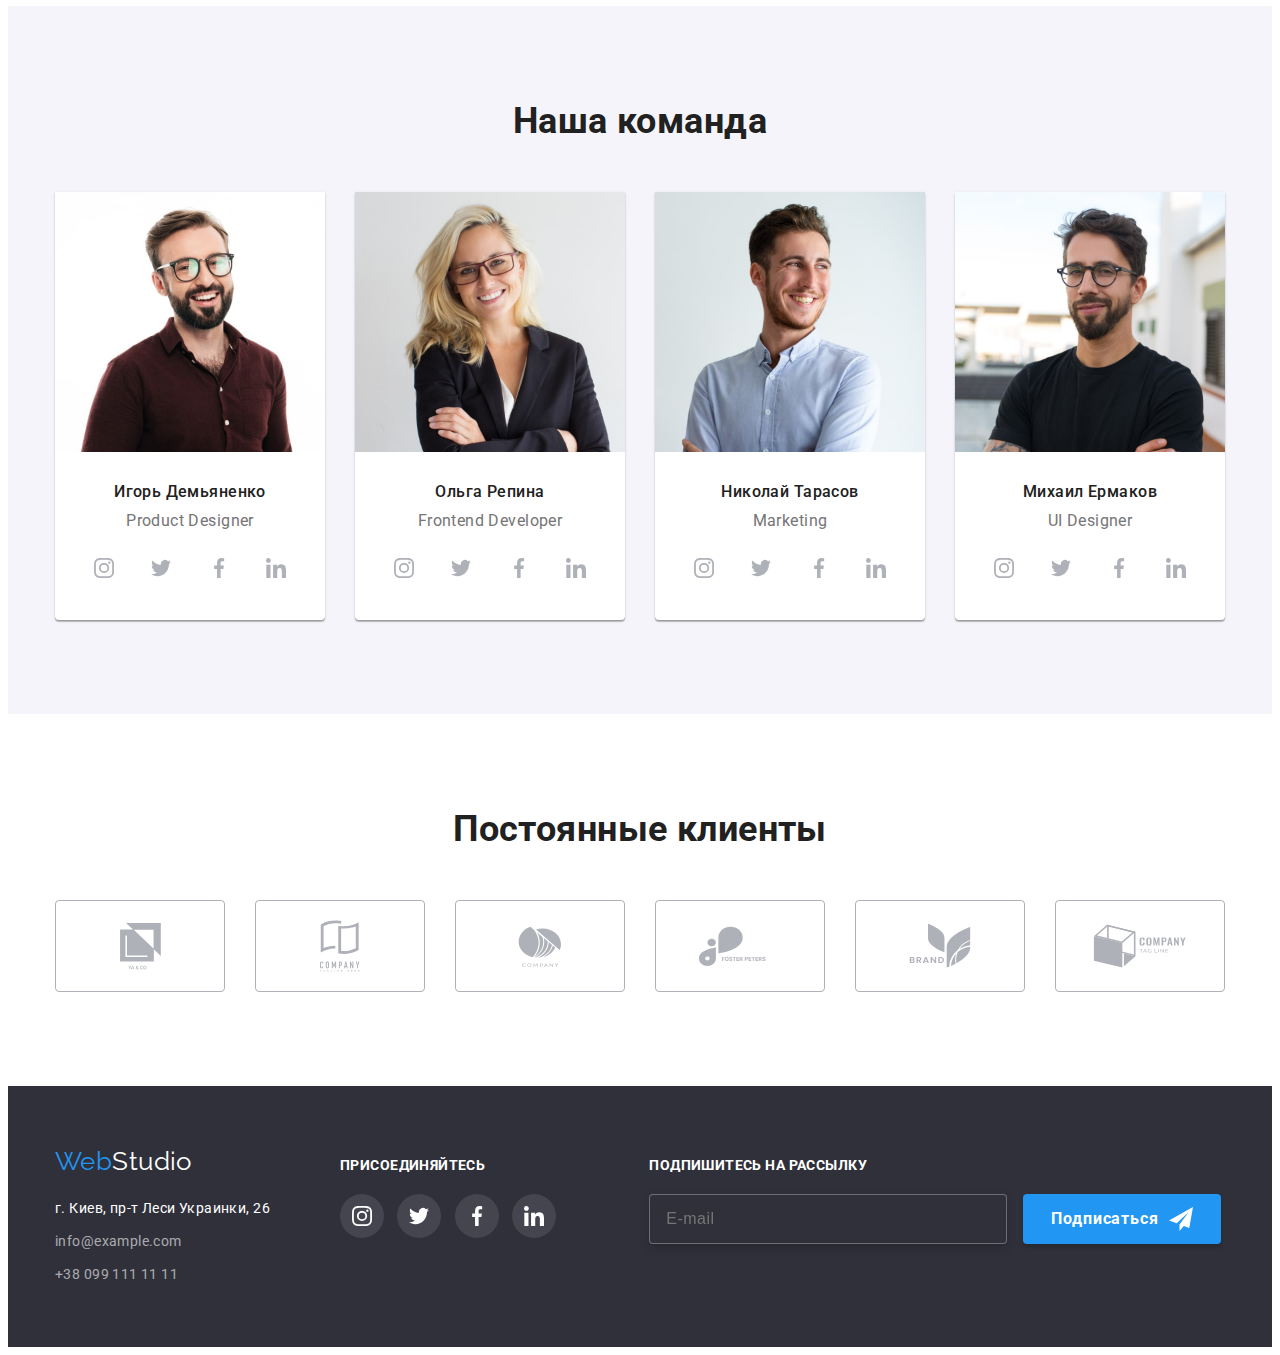
==== commit f00441b5: "add portfolio footer form, style to modal form" ====
--- a/index.html
+++ b/index.html
@@ -414,17 +414,15 @@
           </ul>
         </div>
 
-        <form class="js-speaker-form">
+        <form class="">
           <b class="footer-social-title">Подпишитесь на рассылку</b>
-          <label>
-            <input class="subscribe-input" type="email" name="mail" placeholder="E-mail" />
-            <button class="button subscribe-button" type="submit">
-              <span class="subscribe-button-text">Подписаться</span>
-              <svg class="subscribe-button-icon">
-                <use href="./images/icons.svg#icon-send"></use>
-              </svg>
-            </button>
-          </label>
+          <input class="subscribe-input" type="email" name="mail" placeholder="E-mail" />
+          <button class="button subscribe-button" type="submit">
+            <span class="subscribe-button-text">Подписаться</span>
+            <svg class="subscribe-button-icon">
+              <use href="./images/icons.svg#icon-send"></use>
+            </svg>
+          </button>
         </form>
       </div>
     </footer>
@@ -438,63 +436,51 @@
           </svg>
         </button>
 
-        <form>
+        <form class="js-speaker-form">
           <b class="form-title">Оставьте свои данные, мы вам перезвоним</b>
 
           <label class="modal-form-label">
-            Имя
-            <input class="modal-form-input" type="text" name="name" />
+            <input class="modal-form-input" type="text" name="name" placeholder=" " />
+            <svg class="modal-form-label-icon">
+              <use href="./images/icons.svg#icon-person"></use>
+            </svg>
+            <span class="modal-form-label-text">Имя</span>
           </label>
 
           <label class="modal-form-label">
-            Телефон
-            <input class="modal-form-input" type="tel" name="tel" />
+            <input class="modal-form-input" type="tel" name="tel" placeholder=" " />
+            <svg class="modal-form-label-icon">
+              <use href="./images/icons.svg#icon-phone"></use>
+            </svg>
+            <span class="modal-form-label-text">Телефон</span>
           </label>
 
           <label class="modal-form-label">
-            Почта
-            <input class="modal-form-input" type="email" name="mail" />
+            <input class="modal-form-input" type="email" name="mail" placeholder=" " />
+            <svg class="modal-form-label-icon">
+              <use href="./images/icons.svg#icon-email"></use>
+            </svg>
+            <span class="modal-form-label-text">Почта</span>
           </label>
 
-          <label class="modal-form-label">
-            Комментарий
+          <label class="modal-form-textarea">
             <textarea
               class="modal-form-comment"
               name="comment"
               rows="10"
               placeholder="Введите текст"
             ></textarea>
+            <span class="modal-form-textarea-text">Комментарий</span>
           </label>
 
           <label class="modal-form-label-policy">
             <input type="checkbox" name="policy" />
-            Соглашаюсь с рассылкой и принимаю Условия договора
+            Соглашаюсь с рассылкой и принимаю
+            <a class="link-policy" href="#"> Условия договора</a>
           </label>
 
-          <button type="submit">Отправить</button>
+          <button class="button send-form-button" type="submit">Отправить</button>
         </form>
-
-        <!-- <div>
-          <form>
-            <b>Оставьте свои данные, мы вам перезвоним</b>
-            <label for="name">Имя</label>
-            <input type="text" name="name" id="name" />
-
-            <label for="tel">Телефон</label>
-            <input type="tel" name="tel" id="tel" />
-
-            <label for="mail">Почта</label>
-            <input type="email" name="mail" id="mail" />
-
-            <label for="comment">Комментарий</label>
-            <textarea name="comment" id="comment" rows="10" placeholder="Введите текст"></textarea>
-
-            <input type="checkbox" name="policy" id="policy" />
-            <label for="policy">Соглашаюсь с рассылкой и принимаю Условия договора</label>
-
-            <button type="submit">Отправить</button>
-          </form>
-        </div> -->
       </div>
     </div>
 
--- a/css/styles.css
+++ b/css/styles.css
@@ -239,13 +239,20 @@
 .subscribe-input {
   width: 358px;
   height: 50px;
+  margin-right: 12px;
   padding: 15px 16px;
-  margin-right: 12px;
+  font-size: 16px;
+  line-height: 1.25;
+  letter-spacing: 0.03em;
   color: rgba(255, 255, 255, 0.6);
-  background-color: inherit;
+  background-color: var(--hero-footer-bg-color);
   border: 1px solid rgba(255, 255, 255, 0.3);
   border-radius: 4px;
   filter: drop-shadow(0px 4px 4px rgba(0, 0, 0, 0.15));
+}
+
+.subscribe-input:focus {
+  background-color: var(--hero-footer-bg-color);
 }
 
 .button.subscribe-button {
@@ -256,13 +263,13 @@
   min-width: auto;
 }
 
+.subscribe-button-text {
+  margin-right: 10px;
+}
+
 .subscribe-button-icon {
   width: 24px;
   height: 24px;
-}
-
-.subscribe-button-text {
-  margin-right: 10px;
 }
 
 /* Site-nav */
@@ -278,7 +285,7 @@
 }
 
 .main-nav .item:not(:last-child) {
-  margin-right: 30px;
+  margin-right: 50px;
 }
 
 .site-nav .link {
@@ -679,8 +686,8 @@
   left: 50%;
   transform: translate(-50%, -50%) scale(1);
   padding: 40px 39px 40px 41px;
-  min-width: 528px;
-  min-height: 581px;
+  width: 528px;
+  height: 581px;
   background-color: var(--primary-white-color);
   border-radius: 4px;
   box-shadow: 0px 1px 3px rgba(0, 0, 0, 0.12), 0px 1px 1px rgba(0, 0, 0, 0.14),
@@ -718,37 +725,147 @@
 /* Modal form */
 .form-title {
   display: block;
-  margin-bottom: 12px;
+  margin-bottom: 30px;
   font-size: 20px;
   line-height: 1.15;
   text-align: center;
   color: var(--title-text-color);
 }
 
+.modal-form-label {
+  position: relative;
+  display: block;
+  margin-bottom: 28px;
+  cursor: pointer;
+}
+
 .modal-form-input {
-  display: block;
   width: 448px;
   height: 40px;
+  padding: 12px 12px 12px 42px;
   border: 1px solid rgba(33, 33, 33, 0.2);
   border-radius: 4px;
-}
-
-.modal-form-label {
+  outline: none;
+  cursor: pointer;
+  transition: border var(--animate-time-function);
+}
+
+.modal-form-label-text {
+  position: absolute;
+  z-index: 1;
+  top: 50%;
+  left: 42px;
+  transform: translateY(-50%);
   font-size: 12px;
   line-height: 1.17;
   letter-spacing: 0.01em;
+  transition: transform var(--animate-time-function), color var(--animate-time-function);
+}
+
+.modal-form-label-icon {
+  position: absolute;
+  z-index: 1;
+  top: 50%;
+  left: 15px;
+  transform: translateY(-50%);
+  width: 18px;
+  height: 18px;
+  transition: fill var(--animate-time-function);
+}
+
+.modal-form-textarea {
+  display: block;
+  position: relative;
+  margin-bottom: 20px;
+  cursor: pointer;
+}
+
+.modal-form-textarea-text {
+  position: absolute;
+  top: 0;
+  left: 15px;
+  transform: translateY(-129%);
+  font-size: 12px;
+  line-height: 1.17;
+  letter-spacing: 0.01em;
+  transition: color var(--animate-time-function);
 }
 
 .modal-form-comment {
   display: block;
   width: 448px;
   height: 120px;
-  padding: 12px 16px;
-  margin-bottom: 20px;
+  padding: 12px 15px;
+  font-size: 12px;
+  line-height: 1.17;
+  letter-spacing: 0.01em;
   border: 1px solid rgba(33, 33, 33, 0.2);
   border-radius: 4px;
+  outline: none;
+  cursor: pointer;
+  transition: border var(--animate-time-function);
+}
+
+.modal-form-input:focus ~ .modal-form-label-text,
+.modal-form-input:hover ~ .modal-form-label-text,
+.modal-form-input:focus + .modal-form-label-icon,
+.modal-form-input:hover + .modal-form-label-icon,
+.modal-form-comment:hover + .modal-form-textarea-text,
+.modal-form-comment:focus + .modal-form-textarea-text {
+  fill: var(--accent-color);
+  color: var(--accent-color);
+}
+
+.modal-form-input:not(:placeholder-shown) ~ .modal-form-label-text {
+  transform: translate(-27px, -271%);
+  color: var(--accent-color);
+}
+
+.modal-form-input:not(:placeholder-shown) + .modal-form-label-icon {
+  fill: var(--accent-color);
+}
+
+.modal-form-comment::placeholder {
+  transition: color var(--animate-time-function), font-size var(--animate-time-function),
+    line-height var(--animate-time-function);
+}
+
+.modal-form-comment:not(:placeholder-shown) + .modal-form-textarea-text {
+  color: var(--accent-color);
+}
+
+.modal-form-comment:hover::placeholder,
+.modal-form-comment:focus::placeholder {
+  color: var(--accent-color);
+  font-size: 14px;
+  line-height: 1.15;
+}
+
+.modal-form-comment:not(:placeholder-shown) {
+  font-size: 14px;
+  line-height: 1.15;
+}
+
+.modal-form-input:not(:placeholder-shown),
+.modal-form-comment:not(:placeholder-shown),
+.modal-form-input:hover,
+.modal-form-input:focus,
+.modal-form-comment:hover,
+.modal-form-comment:focus {
+  border: 1px solid var(--accent-color);
 }
 
 .modal-form-label-policy {
   display: block;
-}
+  margin-bottom: 30px;
+}
+
+.link-policy {
+  color: var(--accent-color);
+}
+
+.send-form-button {
+  display: block;
+  padding: 10px 55px 10px 56px;
+  margin: 0 auto;
+}
